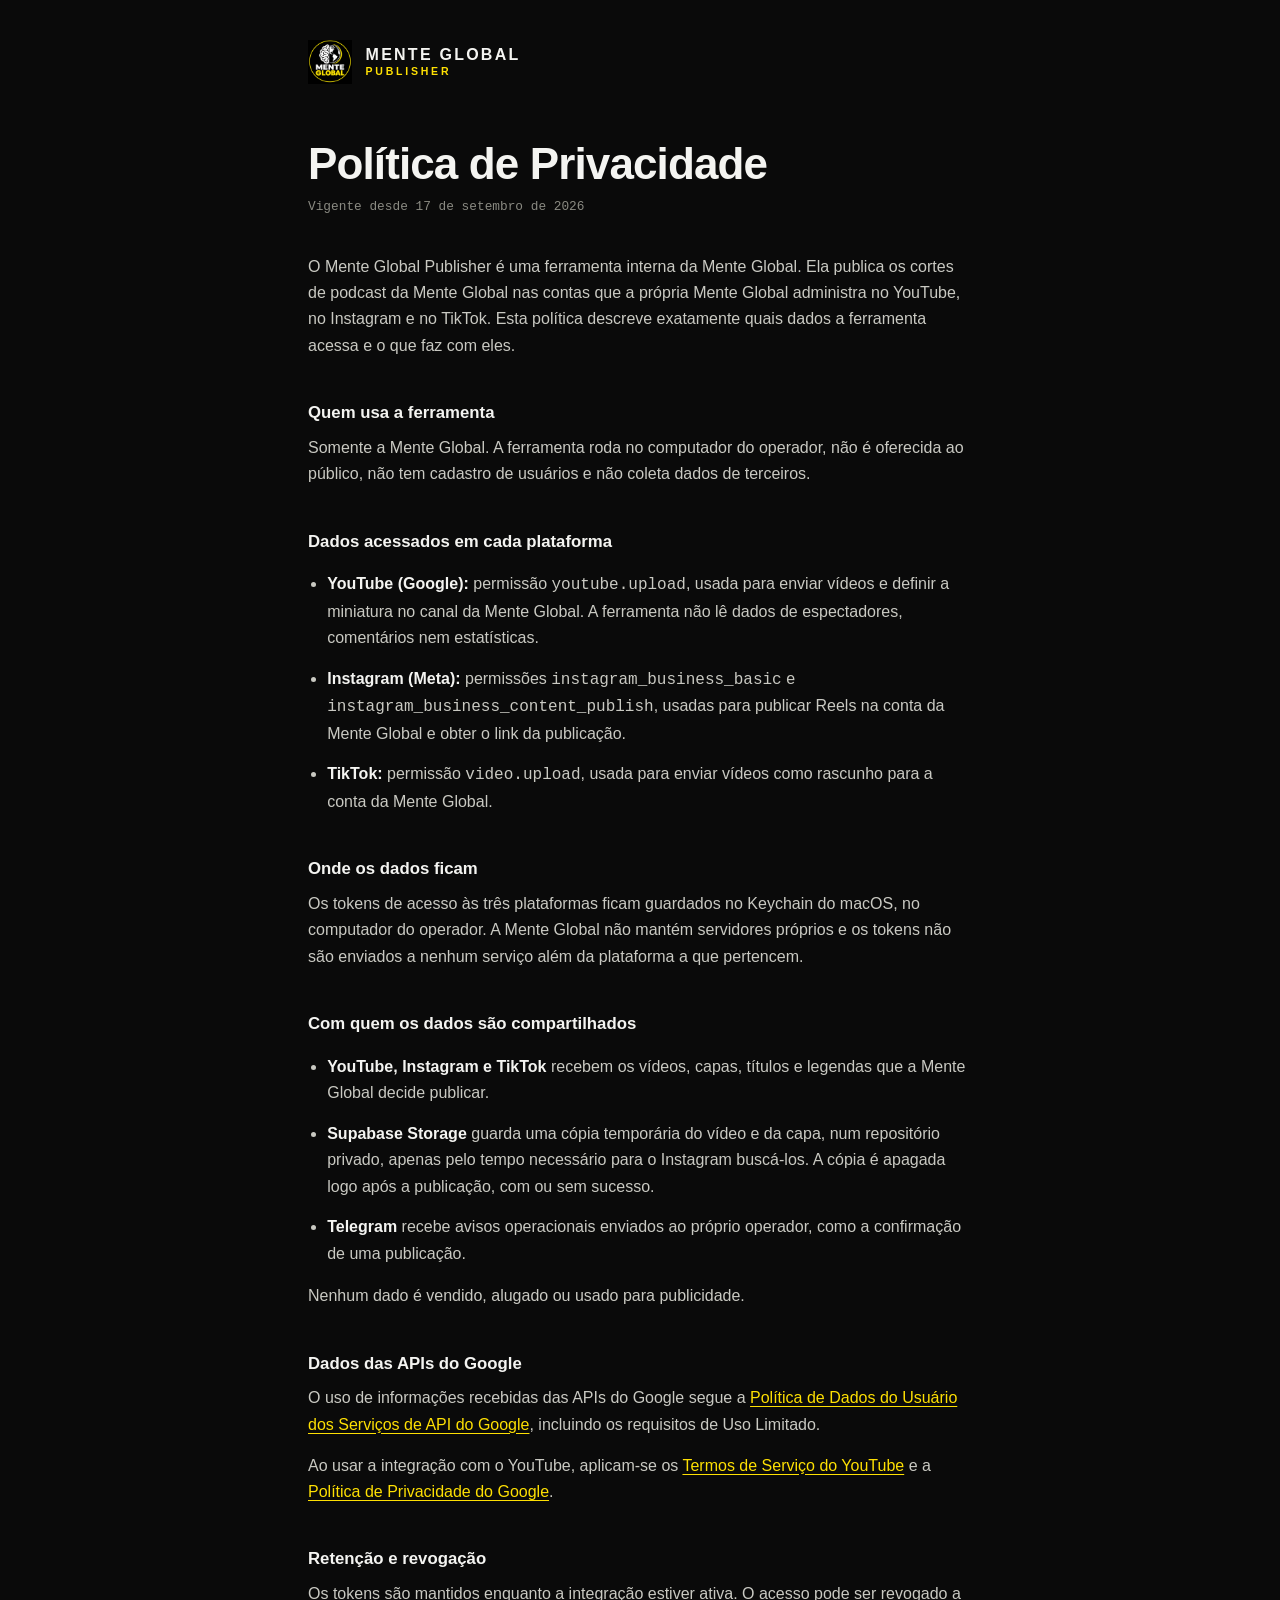
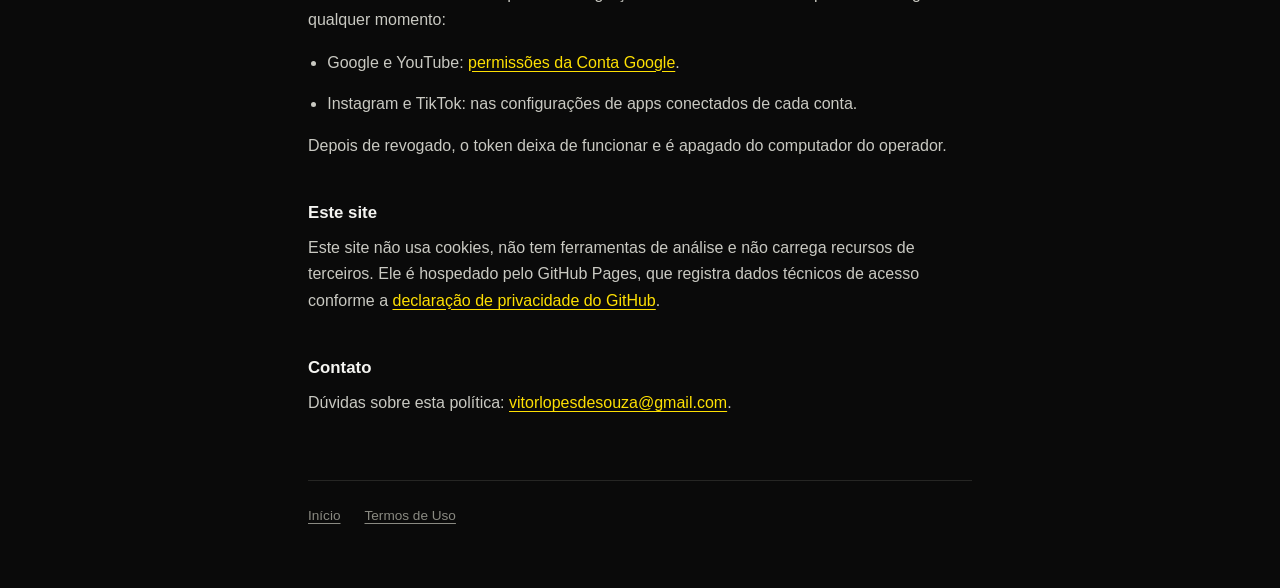
==== privacidade/index.html @ 5da7eb5d "feat: add public pages for the Mente Global Publisher app Home, privacy policy and terms required by" ====
<!doctype html>
<html lang="pt-BR">
<head>
  <meta charset="utf-8">
  <meta name="viewport" content="width=device-width, initial-scale=1">
  <title>Política de Privacidade — Mente Global Publisher</title>
  <link rel="icon" href="../logo.png">
  <link rel="stylesheet" href="../style.css">
</head>
<body>
  <main class="page">
    <a class="brand" href="../">
      <img src="../logo.png" alt="" width="44" height="44">
      <span><strong>MENTE GLOBAL</strong><small>PUBLISHER</small></span>
    </a>

    <h1>Política de Privacidade</h1>
    <p class="meta">Vigente desde 17 de setembro de 2026</p>

    <p>O Mente Global Publisher é uma ferramenta interna da Mente Global. Ela publica os cortes de podcast da Mente Global nas contas que a própria Mente Global administra no YouTube, no Instagram e no TikTok. Esta política descreve exatamente quais dados a ferramenta acessa e o que faz com eles.</p>

    <h2>Quem usa a ferramenta</h2>
    <p>Somente a Mente Global. A ferramenta roda no computador do operador, não é oferecida ao público, não tem cadastro de usuários e não coleta dados de terceiros.</p>

    <h2>Dados acessados em cada plataforma</h2>
    <ul>
      <li><strong>YouTube (Google):</strong> permissão <code>youtube.upload</code>, usada para enviar vídeos e definir a miniatura no canal da Mente Global. A ferramenta não lê dados de espectadores, comentários nem estatísticas.</li>
      <li><strong>Instagram (Meta):</strong> permissões <code>instagram_business_basic</code> e <code>instagram_business_content_publish</code>, usadas para publicar Reels na conta da Mente Global e obter o link da publicação.</li>
      <li><strong>TikTok:</strong> permissão <code>video.upload</code>, usada para enviar vídeos como rascunho para a conta da Mente Global.</li>
    </ul>

    <h2>Onde os dados ficam</h2>
    <p>Os tokens de acesso às três plataformas ficam guardados no Keychain do macOS, no computador do operador. A Mente Global não mantém servidores próprios e os tokens não são enviados a nenhum serviço além da plataforma a que pertencem.</p>

    <h2>Com quem os dados são compartilhados</h2>
    <ul>
      <li><strong>YouTube, Instagram e TikTok</strong> recebem os vídeos, capas, títulos e legendas que a Mente Global decide publicar.</li>
      <li><strong>Supabase Storage</strong> guarda uma cópia temporária do vídeo e da capa, num repositório privado, apenas pelo tempo necessário para o Instagram buscá-los. A cópia é apagada logo após a publicação, com ou sem sucesso.</li>
      <li><strong>Telegram</strong> recebe avisos operacionais enviados ao próprio operador, como a confirmação de uma publicação.</li>
    </ul>
    <p>Nenhum dado é vendido, alugado ou usado para publicidade.</p>

    <h2>Dados das APIs do Google</h2>
    <p>O uso de informações recebidas das APIs do Google segue a <a href="https://developers.google.com/terms/api-services-user-data-policy">Política de Dados do Usuário dos Serviços de API do Google</a>, incluindo os requisitos de Uso Limitado.</p>
    <p>Ao usar a integração com o YouTube, aplicam-se os <a href="https://www.youtube.com/t/terms">Termos de Serviço do YouTube</a> e a <a href="https://policies.google.com/privacy">Política de Privacidade do Google</a>.</p>

    <h2>Retenção e revogação</h2>
    <p>Os tokens são mantidos enquanto a integração estiver ativa. O acesso pode ser revogado a qualquer momento:</p>
    <ul>
      <li>Google e YouTube: <a href="https://security.google.com/settings/security/permissions">permissões da Conta Google</a>.</li>
      <li>Instagram e TikTok: nas configurações de apps conectados de cada conta.</li>
    </ul>
    <p>Depois de revogado, o token deixa de funcionar e é apagado do computador do operador.</p>

    <h2>Este site</h2>
    <p>Este site não usa cookies, não tem ferramentas de análise e não carrega recursos de terceiros. Ele é hospedado pelo GitHub Pages, que registra dados técnicos de acesso conforme a <a href="https://docs.github.com/site-policy/privacy-policies/github-general-privacy-statement">declaração de privacidade do GitHub</a>.</p>

    <h2>Contato</h2>
    <p>Dúvidas sobre esta política: <a href="mailto:vitorlopesdesouza@gmail.com">vitorlopesdesouza@gmail.com</a>.</p>

    <footer>
      <a href="../">Início</a>
      <a href="../termos/">Termos de Uso</a>
    </footer>
  </main>
</body>
</html>
---- style.css ----
:root {
  --ground: #0a0a0a;
  --surface: #121211;
  --line: #262624;
  --text: #f4f4f1;
  --text-soft: #c9c9c2;
  --text-dim: #8a8a82;
  --brand: #fee003;
  --sans: "Helvetica Neue", Helvetica, Arial, sans-serif;
  --mono: ui-monospace, "SF Mono", Menlo, monospace;
}

* { box-sizing: border-box; }

body {
  margin: 0;
  background: var(--ground);
  color: var(--text-soft);
  font-family: var(--sans);
  font-size: 1rem;
  line-height: 1.65;
}

a { color: var(--brand); text-underline-offset: 3px; }
a:hover { color: #fff06b; }
a:focus-visible { outline: 2px solid var(--brand); outline-offset: 3px; }

.page { max-width: 44rem; margin: 0 auto; padding: 2.5rem 1.25rem 4rem; }

.brand { display: flex; align-items: center; gap: 0.85rem; text-decoration: none; margin-bottom: 3.5rem; }
.brand img { width: 2.75rem; height: 2.75rem; display: block; }
.brand span { display: flex; flex-direction: column; line-height: 1; gap: 0.2rem; }
.brand strong { color: var(--text); font-size: 1rem; font-weight: 800; letter-spacing: 0.14em; }
.brand small { color: var(--brand); font-size: 0.66rem; font-weight: 700; letter-spacing: 0.26em; }

h1 { color: var(--text); font-size: clamp(2rem, 6vw, 2.75rem); font-weight: 800; letter-spacing: -0.02em; line-height: 1.1; margin: 0 0 0.5rem; }
h2 { color: var(--text); font-size: 1.05rem; font-weight: 700; margin: 2.5rem 0 0.5rem; }
p, li { margin: 0 0 0.9rem; }
ul { padding-left: 1.2rem; }
strong { color: var(--text); }

.meta { font-family: var(--mono); font-size: 0.8rem; color: var(--text-dim); margin-bottom: 2.25rem; }
.lead { font-size: 1.15rem; color: var(--text); }

.card { background: var(--surface); border: 1px solid var(--line); padding: 1.25rem; margin: 1.5rem 0; }
.card code { font-family: var(--mono); font-size: 0.95rem; color: var(--text); word-break: break-all; }

button {
  font: inherit; font-weight: 700; font-size: 0.9rem;
  background: var(--brand); color: var(--ground); border: 0;
  padding: 0.6rem 1rem; cursor: pointer; margin-top: 0.9rem;
}
button:focus-visible { outline: 2px solid var(--text); outline-offset: 3px; }

footer { margin-top: 4rem; padding-top: 1.5rem; border-top: 1px solid var(--line); display: flex; flex-wrap: wrap; gap: 0.5rem 1.5rem; font-size: 0.85rem; }
footer a { color: var(--text-dim); }
footer a:hover { color: var(--text); }
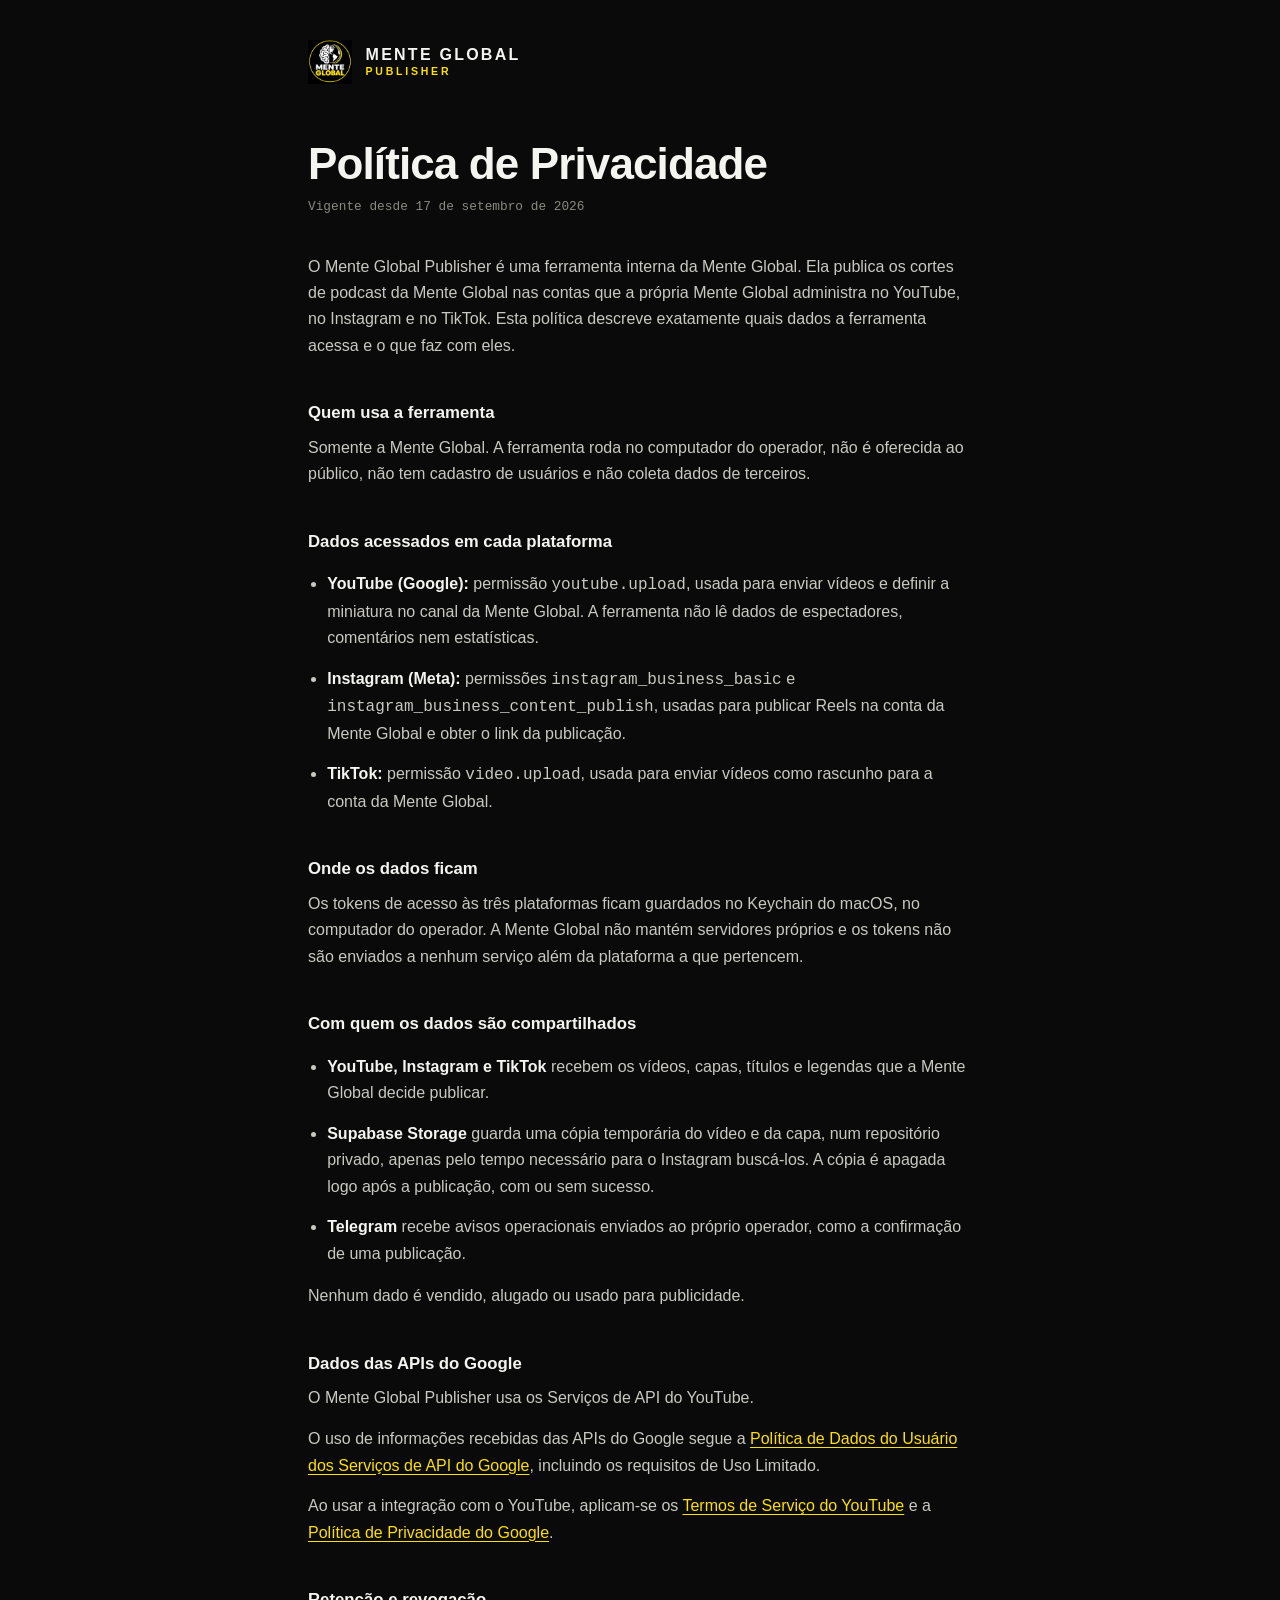
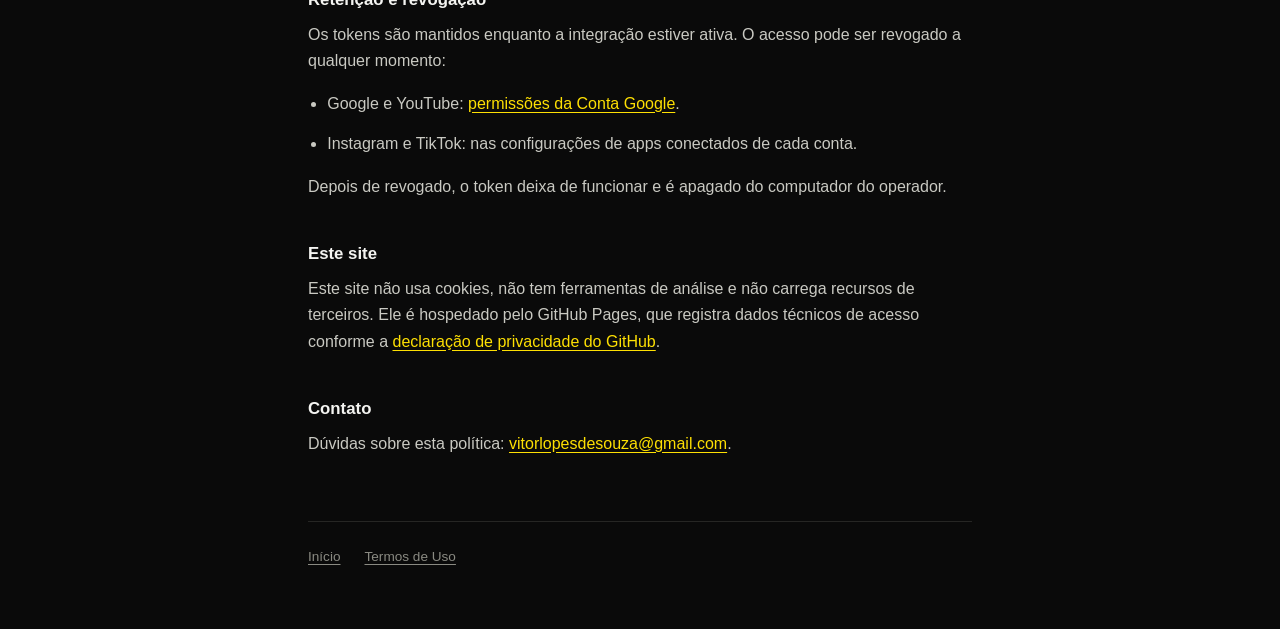
==== commit 77ee6233: "docs: state YouTube API Services use explicitly for the API audit Co-Authored-By: Claude Opus 5 (1M " ====
--- a/privacidade/index.html
+++ b/privacidade/index.html
@@ -41,6 +41,7 @@
     <p>Nenhum dado é vendido, alugado ou usado para publicidade.</p>
 
     <h2>Dados das APIs do Google</h2>
+    <p>O Mente Global Publisher usa os Serviços de API do YouTube.</p>
     <p>O uso de informações recebidas das APIs do Google segue a <a href="https://developers.google.com/terms/api-services-user-data-policy">Política de Dados do Usuário dos Serviços de API do Google</a>, incluindo os requisitos de Uso Limitado.</p>
     <p>Ao usar a integração com o YouTube, aplicam-se os <a href="https://www.youtube.com/t/terms">Termos de Serviço do YouTube</a> e a <a href="https://policies.google.com/privacy">Política de Privacidade do Google</a>.</p>
 
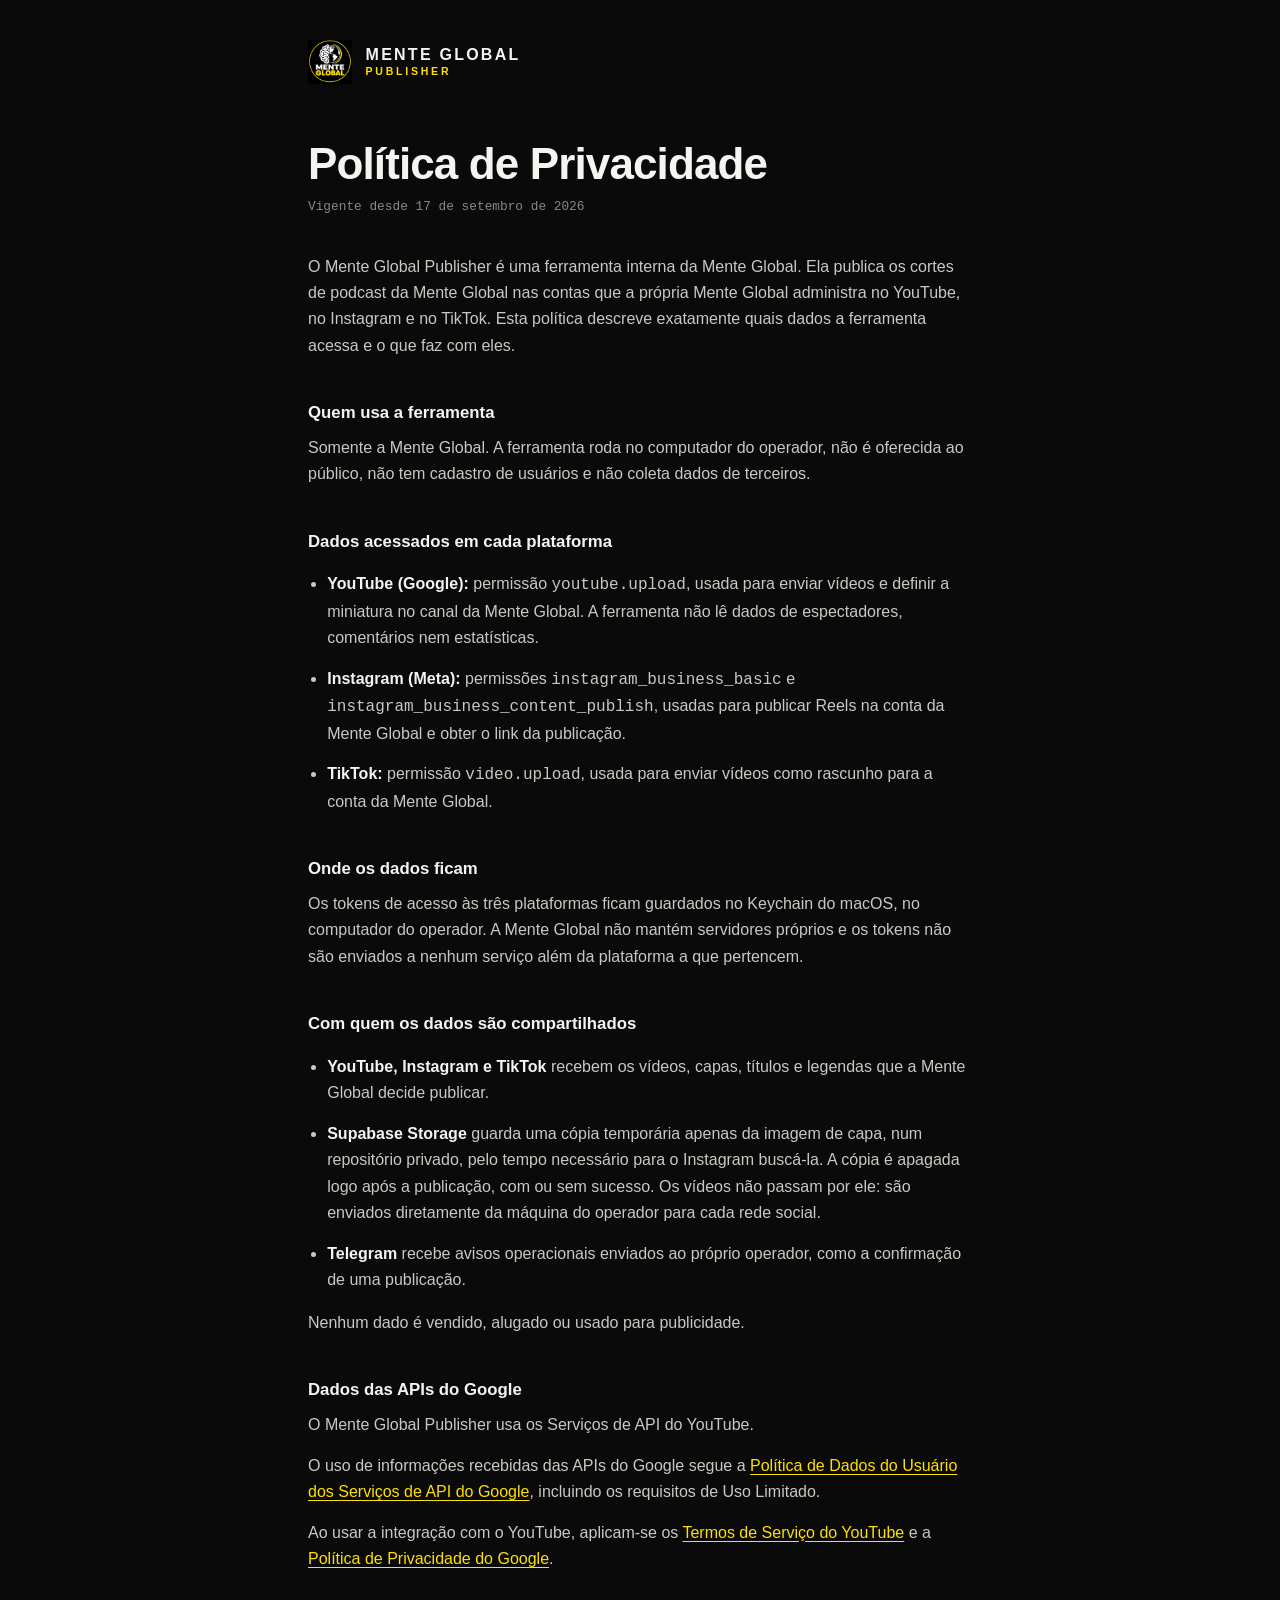
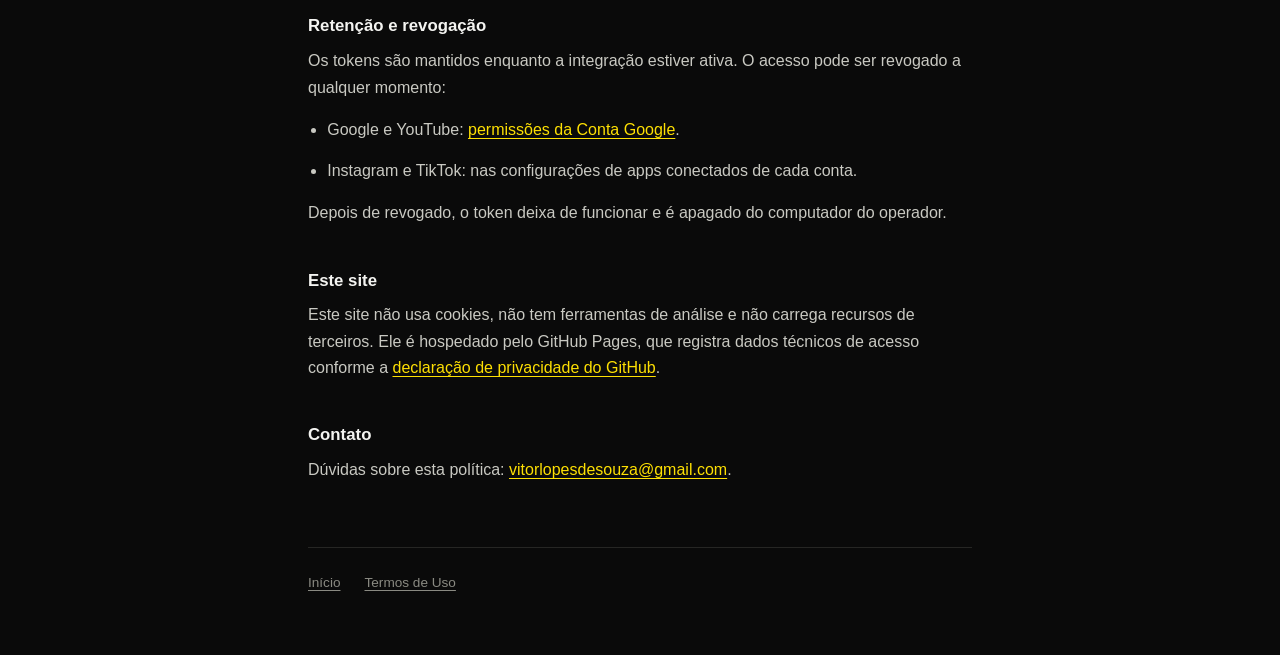
==== commit b1d5db6c: "docs: narrow the Supabase disclosure to the cover image Videos no longer pass through the bucket: th" ====
--- a/privacidade/index.html
+++ b/privacidade/index.html
@@ -35,7 +35,7 @@
     <h2>Com quem os dados são compartilhados</h2>
     <ul>
       <li><strong>YouTube, Instagram e TikTok</strong> recebem os vídeos, capas, títulos e legendas que a Mente Global decide publicar.</li>
-      <li><strong>Supabase Storage</strong> guarda uma cópia temporária do vídeo e da capa, num repositório privado, apenas pelo tempo necessário para o Instagram buscá-los. A cópia é apagada logo após a publicação, com ou sem sucesso.</li>
+      <li><strong>Supabase Storage</strong> guarda uma cópia temporária apenas da imagem de capa, num repositório privado, pelo tempo necessário para o Instagram buscá-la. A cópia é apagada logo após a publicação, com ou sem sucesso. Os vídeos não passam por ele: são enviados diretamente da máquina do operador para cada rede social.</li>
       <li><strong>Telegram</strong> recebe avisos operacionais enviados ao próprio operador, como a confirmação de uma publicação.</li>
     </ul>
     <p>Nenhum dado é vendido, alugado ou usado para publicidade.</p>
